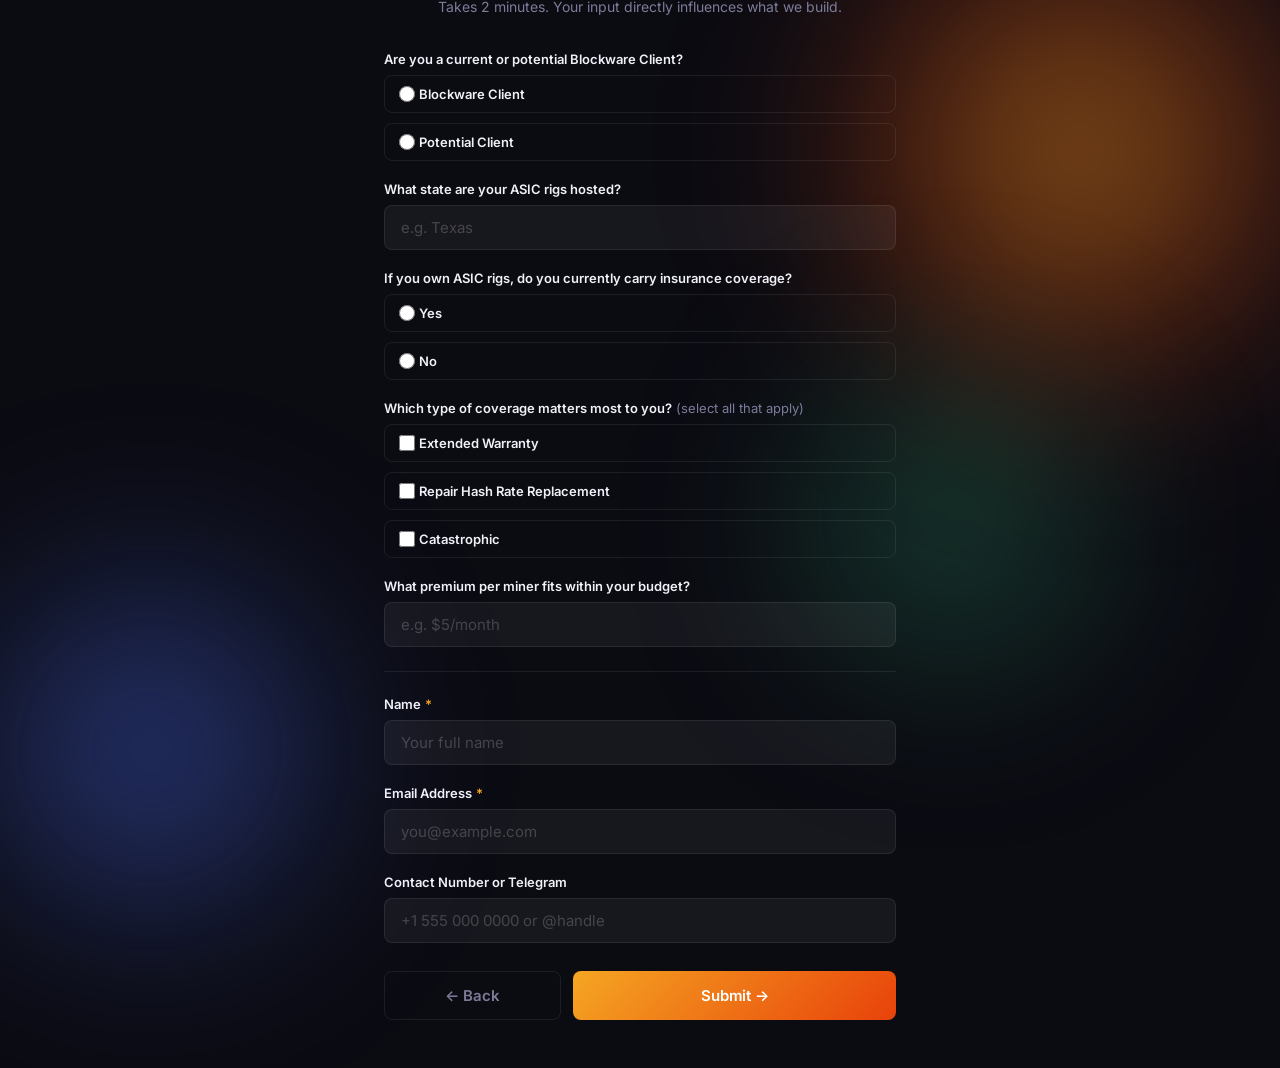
==== survey.html @ 88b62ce7 "Add survey page linked to Google Form" ====
<!DOCTYPE html>
<html lang="en">
<head>
  <meta charset="UTF-8" />
  <meta name="viewport" content="width=device-width, initial-scale=1.0" />
  <title>NodeAssure — Survey</title>
  <link rel="preconnect" href="https://fonts.googleapis.com" />
  <link rel="preconnect" href="https://fonts.gstatic.com" crossorigin />
  <link href="https://fonts.googleapis.com/css2?family=Inter:wght@400;500;600;700&display=swap" rel="stylesheet" />
  <link rel="stylesheet" href="styles.css" />
  <style>
    .survey-wrap {
      position: relative;
      z-index: 1;
      width: 100%;
      max-width: 560px;
      margin: 0 auto;
      padding: 48px 24px;
    }

    .survey-logo {
      height: 48px;
      width: auto;
      margin: 0 auto 36px;
      display: block;
    }

    .survey-title {
      font-size: 22px;
      font-weight: 700;
      text-align: center;
      margin-bottom: 8px;
      letter-spacing: -0.01em;
    }

    .survey-subtitle {
      font-size: 14px;
      color: var(--text-muted);
      text-align: center;
      margin-bottom: 36px;
    }

    .survey-form {
      display: flex;
      flex-direction: column;
      gap: 20px;
    }

    .field {
      display: flex;
      flex-direction: column;
      gap: 8px;
    }

    .field label {
      font-size: 13px;
      font-weight: 600;
      color: var(--text);
      display: flex;
      align-items: center;
      gap: 4px;
    }

    .field label .req {
      color: var(--grad-start);
    }

    .field input[type="text"],
    .field input[type="email"] {
      background: rgba(255,255,255,0.05);
      border: 1px solid var(--border);
      border-radius: 8px;
      padding: 12px 16px;
      font-size: 15px;
      color: var(--text);
      font-family: inherit;
      outline: none;
      transition: border-color 0.2s, background 0.2s;
      width: 100%;
    }

    .field input:focus {
      border-color: rgba(245,166,35,0.5);
      background: rgba(255,255,255,0.07);
    }

    .field input::placeholder { color: rgba(255,255,255,0.2); }

    .radio-group,
    .check-group {
      display: flex;
      flex-direction: column;
      gap: 10px;
    }

    .radio-option,
    .check-option {
      display: flex;
      align-items: center;
      gap: 12px;
      cursor: pointer;
      padding: 10px 14px;
      border: 1px solid var(--border);
      border-radius: 8px;
      transition: border-color 0.2s, background 0.2s;
      font-size: 14px;
      color: var(--text-muted);
    }

    .radio-option:hover,
    .check-option:hover {
      border-color: rgba(245,166,35,0.3);
      background: rgba(255,255,255,0.03);
      color: var(--text);
    }

    .radio-option input,
    .check-option input {
      accent-color: var(--grad-start);
      width: 16px;
      height: 16px;
      flex-shrink: 0;
      cursor: pointer;
    }

    .radio-option:has(input:checked),
    .check-option:has(input:checked) {
      border-color: rgba(245,166,35,0.5);
      background: rgba(245,166,35,0.06);
      color: var(--text);
    }

    .divider {
      border: none;
      border-top: 1px solid var(--border);
      margin: 4px 0;
    }

    .survey-actions {
      display: flex;
      gap: 12px;
      margin-top: 8px;
    }

    .btn-back {
      flex: 1;
      display: flex;
      align-items: center;
      justify-content: center;
      gap: 8px;
      padding: 14px;
      border-radius: 8px;
      font-size: 15px;
      font-weight: 600;
      font-family: inherit;
      cursor: pointer;
      background: transparent;
      color: var(--text-muted);
      border: 1px solid var(--border);
      text-decoration: none;
      transition: all 0.2s;
    }

    .btn-back:hover {
      color: var(--text);
      border-color: rgba(255,255,255,0.2);
    }

    .btn-submit {
      flex: 2;
      display: flex;
      align-items: center;
      justify-content: center;
      padding: 14px;
      border-radius: 8px;
      font-size: 15px;
      font-weight: 600;
      font-family: inherit;
      cursor: pointer;
      border: none;
      background: linear-gradient(135deg, var(--grad-start), var(--grad-end));
      color: #fff;
      transition: opacity 0.2s, transform 0.2s;
    }

    .btn-submit:hover {
      opacity: 0.9;
      transform: translateY(-1px);
    }

    .success-msg {
      text-align: center;
      padding: 48px 24px;
    }

    .success-msg .checkmark {
      width: 64px; height: 64px;
      background: rgba(62,207,142,0.1);
      border: 2px solid #3ecf8e;
      border-radius: 50%;
      display: flex;
      align-items: center;
      justify-content: center;
      margin: 0 auto 24px;
      color: #3ecf8e;
    }

    .success-msg .checkmark svg { width: 28px; height: 28px; }
    .success-msg h3 { font-size: 22px; font-weight: 700; margin-bottom: 12px; }
    .success-msg p { color: var(--text-muted); font-size: 15px; }
  </style>
</head>
<body>
  <div class="survey-wrap">
    <a href="index.html">
      <img src="assets/logo-horiz-rev.png" alt="NodeAssure" class="survey-logo" />
    </a>

    <div id="formWrap">
      <h1 class="survey-title">Help Shape NodeAssure</h1>
      <p class="survey-subtitle">Takes 2 minutes. Your input directly influences what we build.</p>

      <form class="survey-form" id="surveyForm">

        <div class="field">
          <label>Are you a current or potential Blockware Client?</label>
          <div class="radio-group">
            <label class="radio-option">
              <input type="radio" name="entry.1147139943" value="Blockware Client" />
              Blockware Client
            </label>
            <label class="radio-option">
              <input type="radio" name="entry.1147139943" value="Potential Client" />
              Potential Client
            </label>
          </div>
        </div>

        <div class="field">
          <label>What state are your ASIC rigs hosted?</label>
          <input type="text" name="entry.2135207603" placeholder="e.g. Texas" />
        </div>

        <div class="field">
          <label>If you own ASIC rigs, do you currently carry insurance coverage?</label>
          <div class="radio-group">
            <label class="radio-option">
              <input type="radio" name="entry.1834191171" value="Yes" />
              Yes
            </label>
            <label class="radio-option">
              <input type="radio" name="entry.1834191171" value="No" />
              No
            </label>
          </div>
        </div>

        <div class="field">
          <label>Which type of coverage matters most to you? <span style="color:var(--text-muted);font-weight:400">(select all that apply)</span></label>
          <div class="check-group">
            <label class="check-option">
              <input type="checkbox" name="entry.861048032" value="Extended Warranty" />
              Extended Warranty
            </label>
            <label class="check-option">
              <input type="checkbox" name="entry.861048032" value="Repair Hash Rate Replacement" />
              Repair Hash Rate Replacement
            </label>
            <label class="check-option">
              <input type="checkbox" name="entry.861048032" value="Catastrophic" />
              Catastrophic
            </label>
          </div>
        </div>

        <div class="field">
          <label>What premium per miner fits within your budget?</label>
          <input type="text" name="entry.594598471" placeholder="e.g. $5/month" />
        </div>

        <hr class="divider" />

        <div class="field">
          <label>Name <span class="req">*</span></label>
          <input type="text" name="entry.76587775" placeholder="Your full name" required />
        </div>

        <div class="field">
          <label>Email Address <span class="req">*</span></label>
          <input type="email" name="entry.865024774" placeholder="you@example.com" required />
        </div>

        <div class="field">
          <label>Contact Number or Telegram</label>
          <input type="text" name="entry.2102174067" placeholder="+1 555 000 0000 or @handle" />
        </div>

        <div class="survey-actions">
          <a href="index.html" class="btn-back">← Back</a>
          <button type="submit" class="btn-submit">Submit →</button>
        </div>

      </form>
    </div>

    <div class="success-msg" id="successMsg" hidden>
      <div class="checkmark">
        <svg viewBox="0 0 24 24" fill="none" stroke="currentColor" stroke-width="2.5"><polyline points="20 6 9 17 4 12"/></svg>
      </div>
      <h3>Thanks for your response!</h3>
      <p>We'll be in touch soon.</p>
      <br />
      <a href="index.html" class="btn-back" style="display:inline-flex;max-width:200px;margin:0 auto">← Back to Home</a>
    </div>
  </div>

  <div class="orb orb--orange"></div>
  <div class="orb orb--blue"></div>
  <div class="orb orb--green"></div>

  <script>
    const form = document.getElementById('surveyForm');
    const formWrap = document.getElementById('formWrap');
    const successMsg = document.getElementById('successMsg');

    form.addEventListener('submit', async (e) => {
      e.preventDefault();

      const data = new FormData(form);
      const encoded = new URLSearchParams();

      for (const [key, value] of data.entries()) {
        encoded.append(key, value);
      }

      try {
        await fetch(
          'https://docs.google.com/forms/d/e/1FAIpQLSfx03lSdL6lxy1ZBmkalL2JmHJubw3MqC0T7zjn_UDbohScnA/formResponse',
          { method: 'POST', body: encoded, mode: 'no-cors' }
        );
      } catch (_) {}

      formWrap.hidden = true;
      successMsg.hidden = false;
    });
  </script>
</body>
</html>
---- styles.css ----
*, *::before, *::after { box-sizing: border-box; margin: 0; padding: 0; }

:root {
  --bg: #0b0b12;
  --text: #f0f0f8;
  --text-muted: #7c7c9a;
  --border: rgba(255,255,255,0.08);
  --grad-start: #f5a623;
  --grad-end: #e8420a;
}

html, body {
  height: 100%;
}

body {
  background: var(--bg);
  color: var(--text);
  font-family: 'Inter', system-ui, sans-serif;
  -webkit-font-smoothing: antialiased;
  display: flex;
  align-items: center;
  justify-content: center;
  min-height: 100vh;
  overflow: hidden;
}

/* Animated orbs */
.orb {
  position: fixed;
  border-radius: 50%;
  pointer-events: none;
  z-index: 0;
}

.orb--orange {
  width: 600px;
  height: 600px;
  background: radial-gradient(circle, rgba(245,166,35,0.55) 0%, rgba(232,66,10,0.3) 40%, transparent 70%);
  filter: blur(80px);
  top: -150px;
  right: -100px;
  animation: orbA 7s ease-in-out infinite alternate;
}

.orb--blue {
  width: 500px;
  height: 500px;
  background: radial-gradient(circle, rgba(76,110,245,0.5) 0%, rgba(76,110,245,0.2) 40%, transparent 70%);
  filter: blur(80px);
  bottom: -100px;
  left: -100px;
  animation: orbB 9s ease-in-out infinite alternate;
}

.orb--green {
  width: 400px;
  height: 400px;
  background: radial-gradient(circle, rgba(62,207,142,0.35) 0%, transparent 70%);
  filter: blur(90px);
  bottom: 20%;
  right: 10%;
  animation: orbC 11s ease-in-out infinite alternate;
}

@keyframes orbA {
  0%   { transform: translate(0, 0) scale(1); }
  50%  { transform: translate(-80px, 100px) scale(1.15); }
  100% { transform: translate(60px, 160px) scale(0.9); }
}

@keyframes orbB {
  0%   { transform: translate(0, 0) scale(1); }
  50%  { transform: translate(100px, -80px) scale(1.2); }
  100% { transform: translate(-60px, 60px) scale(0.85); }
}

@keyframes orbC {
  0%   { transform: translate(0, 0) scale(1); }
  50%  { transform: translate(-120px, 60px) scale(1.1); }
  100% { transform: translate(80px, -100px) scale(0.95); }
}

.page {
  position: relative;
  z-index: 1;
  display: flex;
  flex-direction: column;
  align-items: center;
  text-align: center;
  padding: 24px;
  max-width: 540px;
  width: 100%;
  gap: 28px;
}

.logo {
  height: 500px;
  width: auto;
  animation: logoGlow 3s ease-in-out infinite alternate;
}

@keyframes logoGlow {
  0%   { filter: drop-shadow(0 0 16px rgba(245,166,35,0.6)) drop-shadow(0 0 40px rgba(232,66,10,0.3)); }
  50%  { filter: drop-shadow(0 0 32px rgba(245,166,35,0.9)) drop-shadow(0 0 80px rgba(76,110,245,0.5)); }
  100% { filter: drop-shadow(0 0 20px rgba(62,207,142,0.6)) drop-shadow(0 0 60px rgba(245,166,35,0.4)); }
}

.tagline {
  font-size: 16px;
  line-height: 22px;
  color: var(--text);
  max-width: 720px;
}

.tagline strong {
  color: var(--text);
  font-weight: 600;
}

.form {
  display: flex;
  width: 100%;
  gap: 10px;
}

.form input[type="email"] {
  flex: 1;
  background: rgba(255,255,255,0.05);
  border: 1px solid var(--border);
  border-radius: 8px;
  padding: 13px 16px;
  font-size: 15px;
  color: var(--text);
  font-family: inherit;
  outline: none;
  transition: border-color 0.2s;
  min-width: 0;
}

.form input[type="email"]::placeholder { color: rgba(255,255,255,0.2); }

.form input[type="email"]:focus {
  border-color: rgba(245,166,35,0.5);
  background: rgba(255,255,255,0.07);
}

.form button {
  background: linear-gradient(135deg, var(--grad-start), var(--grad-end));
  color: #fff;
  border: none;
  border-radius: 8px;
  padding: 13px 22px;
  font-size: 15px;
  font-weight: 600;
  font-family: inherit;
  cursor: pointer;
  white-space: nowrap;
  transition: opacity 0.2s, transform 0.2s;
}

.form button:hover {
  opacity: 0.9;
  transform: translateY(-1px);
}

.cta-btn {
  display: inline-block;
  background: linear-gradient(135deg, var(--grad-start), var(--grad-end));
  color: #fff;
  font-size: 16px;
  font-weight: 600;
  padding: 15px 36px;
  border-radius: 8px;
  transition: opacity 0.2s, transform 0.2s;
}

.cta-btn:hover {
  opacity: 0.88;
  transform: translateY(-2px);
}

.note {
  font-size: 13px;
  color: rgba(255,255,255,0.2);
}

.glow { display: none; }

@media (max-width: 500px) {
  .form { flex-direction: column; }
  .form button { width: 100%; }
  .logo { height: 260px; }
}
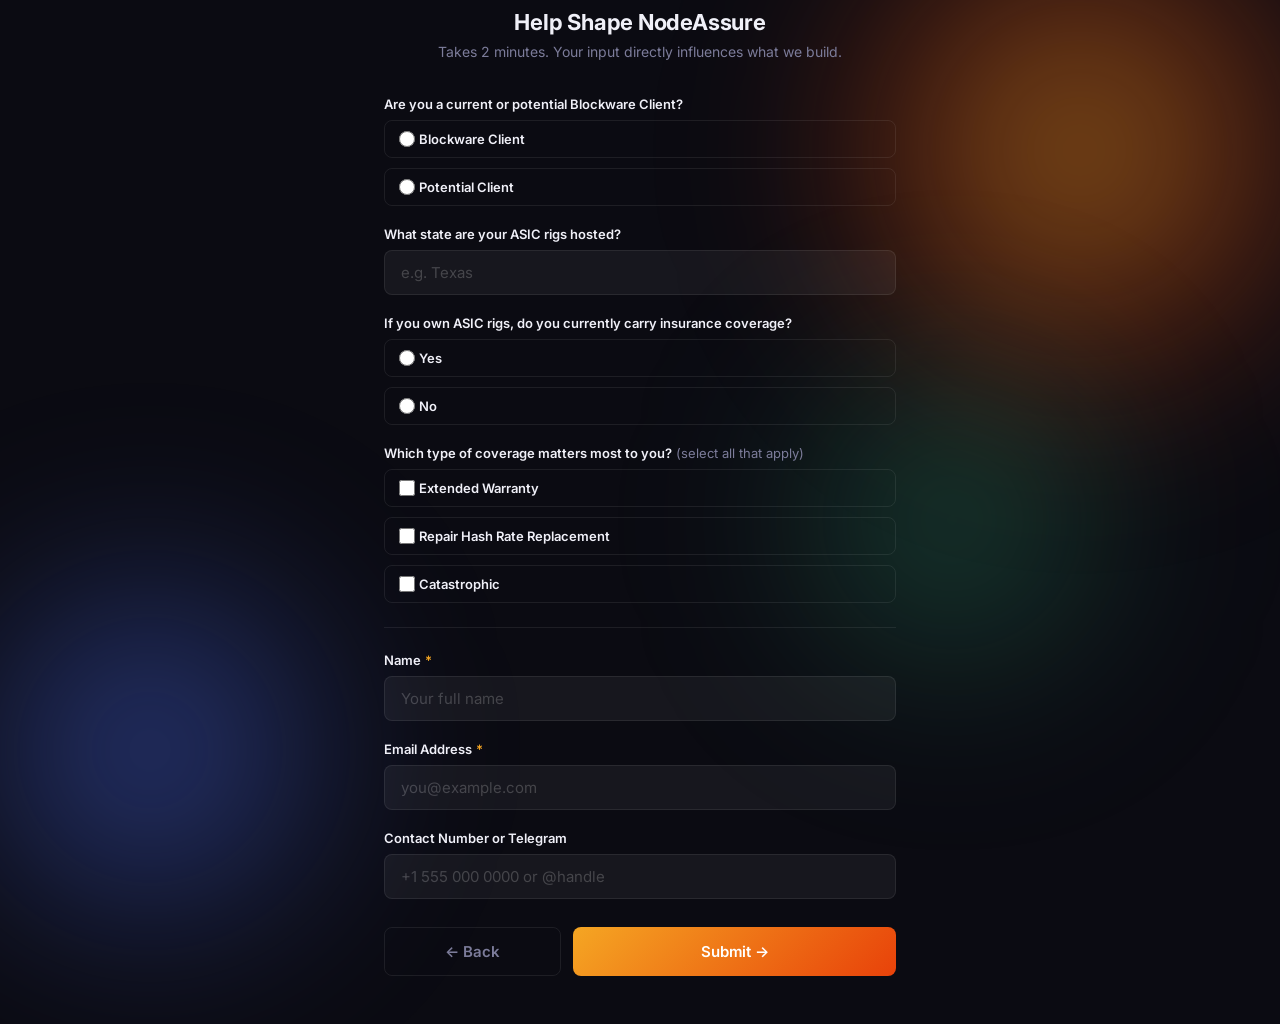
==== commit c364e13a: "Remove budget question from survey" ====
--- a/survey.html
+++ b/survey.html
@@ -273,11 +273,6 @@
           </div>
         </div>
 
-        <div class="field">
-          <label>What premium per miner fits within your budget?</label>
-          <input type="text" name="entry.594598471" placeholder="e.g. $5/month" />
-        </div>
-
         <hr class="divider" />
 
         <div class="field">
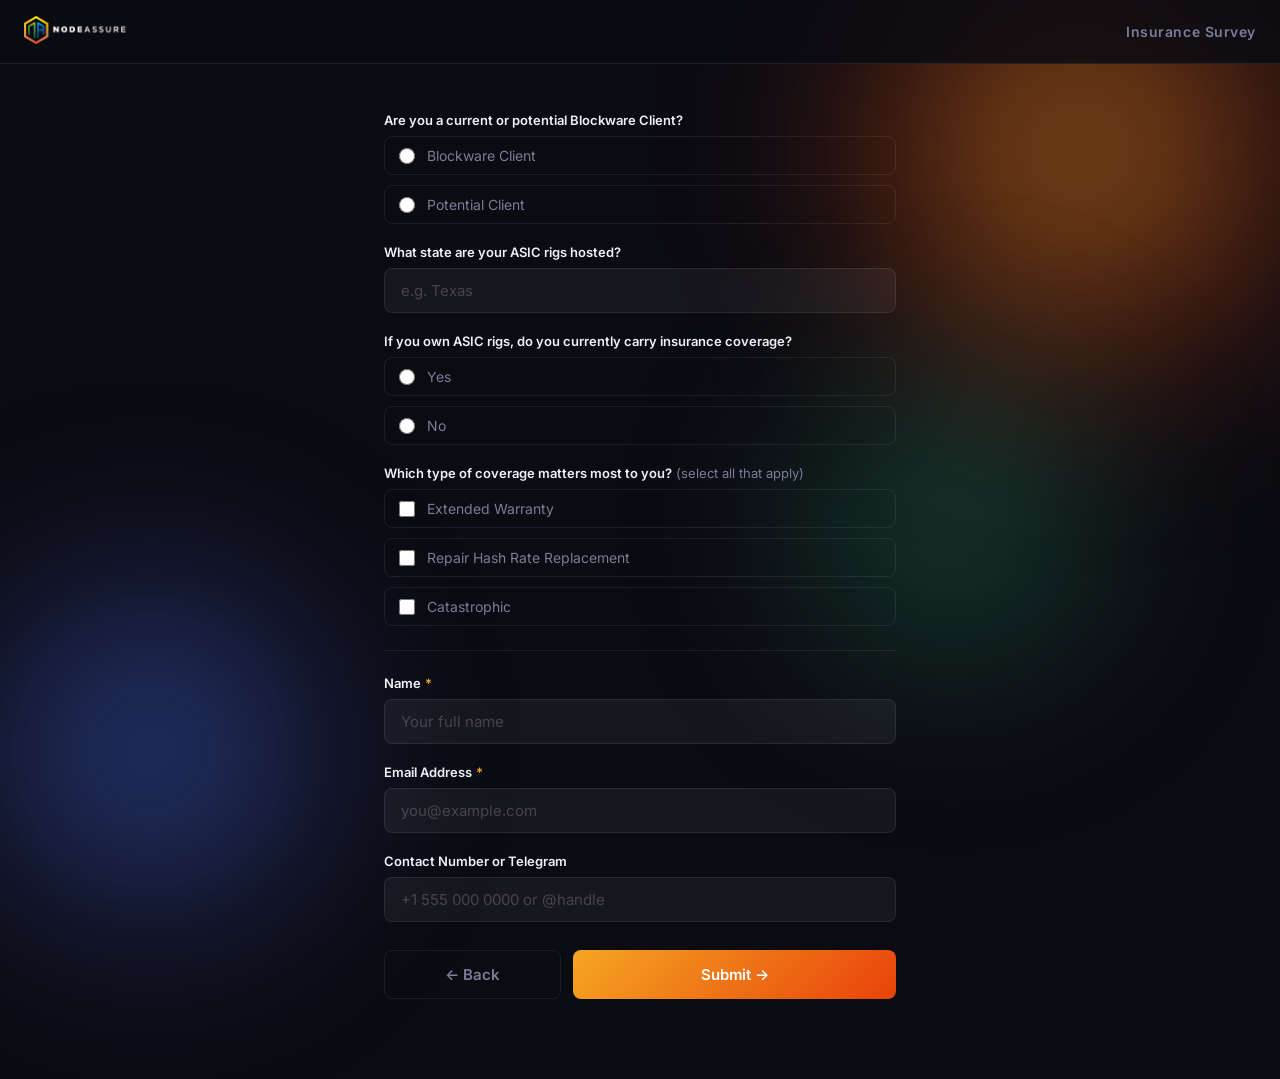
==== commit 2d800ab5: "Survey: sticky header, scrollable, remove title" ====
--- a/survey.html
+++ b/survey.html
@@ -3,41 +3,50 @@
 <head>
   <meta charset="UTF-8" />
   <meta name="viewport" content="width=device-width, initial-scale=1.0" />
-  <title>NodeAssure — Survey</title>
+  <title>NodeAssure — Insurance Survey</title>
   <link rel="preconnect" href="https://fonts.googleapis.com" />
   <link rel="preconnect" href="https://fonts.gstatic.com" crossorigin />
   <link href="https://fonts.googleapis.com/css2?family=Inter:wght@400;500;600;700&display=swap" rel="stylesheet" />
   <link rel="stylesheet" href="styles.css" />
   <style>
+    /* Override main page centering so survey can scroll */
+    body {
+      display: block;
+      overflow-y: auto;
+      min-height: 100vh;
+    }
+
+    .survey-header {
+      position: sticky;
+      top: 0;
+      z-index: 100;
+      background: rgba(11,11,18,0.85);
+      backdrop-filter: blur(16px);
+      -webkit-backdrop-filter: blur(16px);
+      border-bottom: 1px solid var(--border);
+      padding: 0 24px;
+      height: 64px;
+      display: flex;
+      align-items: center;
+      justify-content: space-between;
+    }
+
+    .survey-header img { height: 28px; }
+
+    .survey-header-title {
+      font-size: 14px;
+      font-weight: 600;
+      color: var(--text-muted);
+      letter-spacing: 0.04em;
+    }
+
     .survey-wrap {
       position: relative;
       z-index: 1;
       width: 100%;
       max-width: 560px;
       margin: 0 auto;
-      padding: 48px 24px;
-    }
-
-    .survey-logo {
-      height: 48px;
-      width: auto;
-      margin: 0 auto 36px;
-      display: block;
-    }
-
-    .survey-title {
-      font-size: 22px;
-      font-weight: 700;
-      text-align: center;
-      margin-bottom: 8px;
-      letter-spacing: -0.01em;
-    }
-
-    .survey-subtitle {
-      font-size: 14px;
-      color: var(--text-muted);
-      text-align: center;
-      margin-bottom: 36px;
+      padding: 48px 24px 80px;
     }
 
     .survey-form {
@@ -52,7 +61,7 @@
       gap: 8px;
     }
 
-    .field label {
+    .field > label {
       font-size: 13px;
       font-weight: 600;
       color: var(--text);
@@ -61,9 +70,7 @@
       gap: 4px;
     }
 
-    .field label .req {
-      color: var(--grad-start);
-    }
+    .field label .req { color: var(--grad-start); }
 
     .field input[type="text"],
     .field input[type="email"] {
@@ -86,15 +93,13 @@
 
     .field input::placeholder { color: rgba(255,255,255,0.2); }
 
-    .radio-group,
-    .check-group {
+    .radio-group, .check-group {
       display: flex;
       flex-direction: column;
       gap: 10px;
     }
 
-    .radio-option,
-    .check-option {
+    .radio-option, .check-option {
       display: flex;
       align-items: center;
       gap: 12px;
@@ -107,18 +112,15 @@
       color: var(--text-muted);
     }
 
-    .radio-option:hover,
-    .check-option:hover {
+    .radio-option:hover, .check-option:hover {
       border-color: rgba(245,166,35,0.3);
       background: rgba(255,255,255,0.03);
       color: var(--text);
     }
 
-    .radio-option input,
-    .check-option input {
+    .radio-option input, .check-option input {
       accent-color: var(--grad-start);
-      width: 16px;
-      height: 16px;
+      width: 16px; height: 16px;
       flex-shrink: 0;
       cursor: pointer;
     }
@@ -147,7 +149,6 @@
       display: flex;
       align-items: center;
       justify-content: center;
-      gap: 8px;
       padding: 14px;
       border-radius: 8px;
       font-size: 15px;
@@ -161,10 +162,7 @@
       transition: all 0.2s;
     }
 
-    .btn-back:hover {
-      color: var(--text);
-      border-color: rgba(255,255,255,0.2);
-    }
+    .btn-back:hover { color: var(--text); border-color: rgba(255,255,255,0.2); }
 
     .btn-submit {
       flex: 2;
@@ -183,14 +181,11 @@
       transition: opacity 0.2s, transform 0.2s;
     }
 
-    .btn-submit:hover {
-      opacity: 0.9;
-      transform: translateY(-1px);
-    }
+    .btn-submit:hover { opacity: 0.9; transform: translateY(-1px); }
 
     .success-msg {
       text-align: center;
-      padding: 48px 24px;
+      padding: 80px 24px;
     }
 
     .success-msg .checkmark {
@@ -207,19 +202,20 @@
 
     .success-msg .checkmark svg { width: 28px; height: 28px; }
     .success-msg h3 { font-size: 22px; font-weight: 700; margin-bottom: 12px; }
-    .success-msg p { color: var(--text-muted); font-size: 15px; }
+    .success-msg p { color: var(--text-muted); font-size: 15px; margin-bottom: 32px; }
   </style>
 </head>
 <body>
+
+  <header class="survey-header">
+    <a href="index.html">
+      <img src="assets/logo-horiz-rev.png" alt="NodeAssure" />
+    </a>
+    <span class="survey-header-title">Insurance Survey</span>
+  </header>
+
   <div class="survey-wrap">
-    <a href="index.html">
-      <img src="assets/logo-horiz-rev.png" alt="NodeAssure" class="survey-logo" />
-    </a>
-
     <div id="formWrap">
-      <h1 class="survey-title">Help Shape NodeAssure</h1>
-      <p class="survey-subtitle">Takes 2 minutes. Your input directly influences what we build.</p>
-
       <form class="survey-form" id="surveyForm">
 
         <div class="field">
@@ -304,7 +300,6 @@
       </div>
       <h3>Thanks for your response!</h3>
       <p>We'll be in touch soon.</p>
-      <br />
       <a href="index.html" class="btn-back" style="display:inline-flex;max-width:200px;margin:0 auto">← Back to Home</a>
     </div>
   </div>
@@ -320,21 +315,17 @@
 
     form.addEventListener('submit', async (e) => {
       e.preventDefault();
-
       const data = new FormData(form);
       const encoded = new URLSearchParams();
-
       for (const [key, value] of data.entries()) {
         encoded.append(key, value);
       }
-
       try {
         await fetch(
           'https://docs.google.com/forms/d/e/1FAIpQLSfx03lSdL6lxy1ZBmkalL2JmHJubw3MqC0T7zjn_UDbohScnA/formResponse',
           { method: 'POST', body: encoded, mode: 'no-cors' }
         );
       } catch (_) {}
-
       formWrap.hidden = true;
       successMsg.hidden = false;
     });
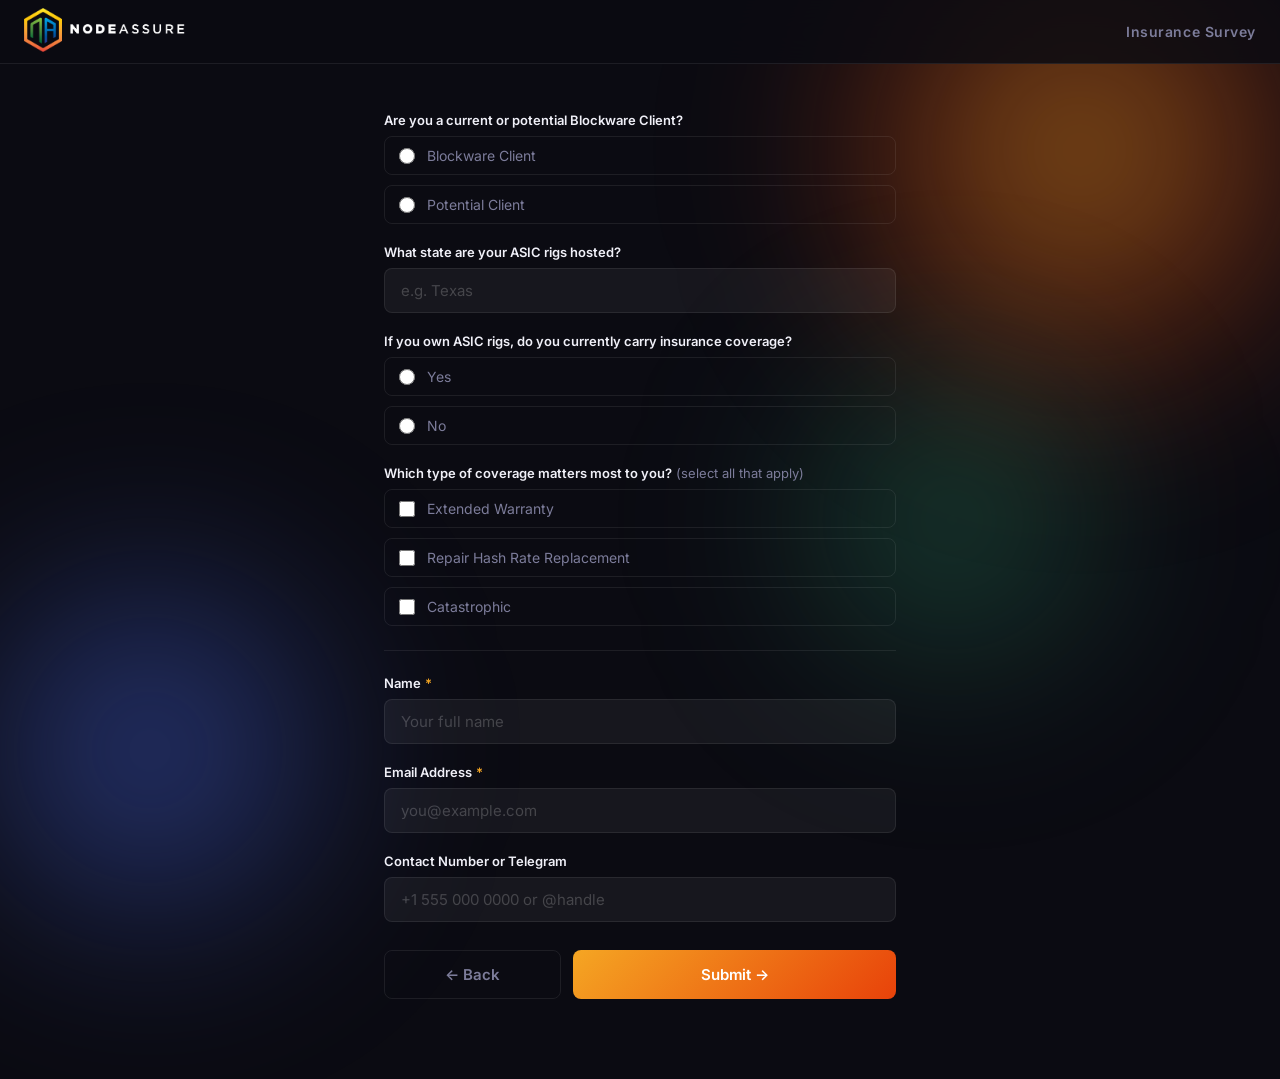
==== commit 7736b882: "Larger survey logo, clean Learn More button" ====
--- a/survey.html
+++ b/survey.html
@@ -31,7 +31,7 @@
       justify-content: space-between;
     }
 
-    .survey-header img { height: 28px; }
+    .survey-header img { height: 44px; }
 
     .survey-header-title {
       font-size: 14px;
--- a/styles.css
+++ b/styles.css
@@ -172,6 +172,7 @@
   font-weight: 600;
   padding: 15px 36px;
   border-radius: 8px;
+  text-decoration: none;
   transition: opacity 0.2s, transform 0.2s;
 }
 
